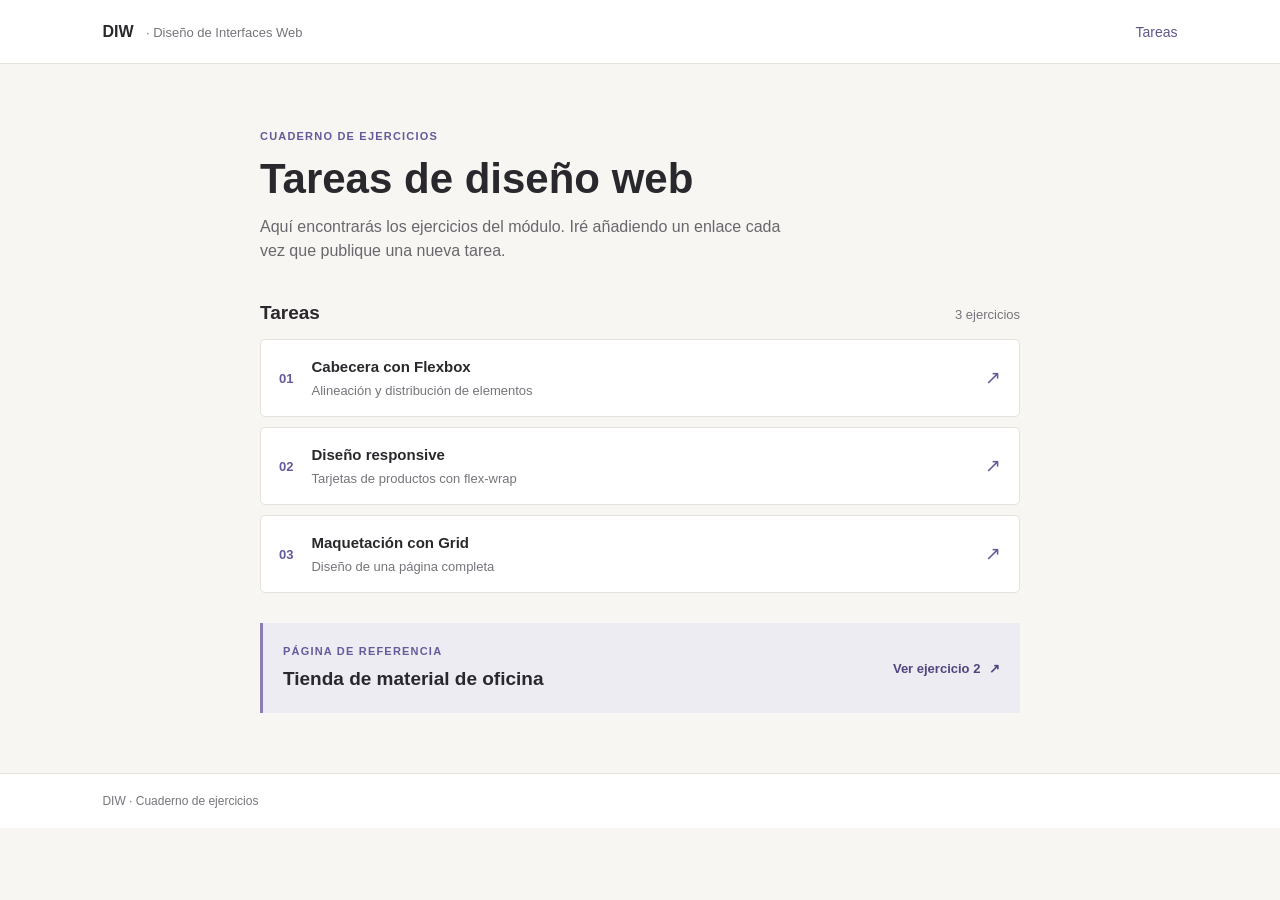
==== index.html @ 34709e4c "Simplificar portada como índice de tareas" ====
<!doctype html>
<html lang="es">
<head>
  <meta charset="utf-8">
  <meta name="viewport" content="width=device-width, initial-scale=1">
  <meta name="description" content="Índice de tareas del módulo Diseño de Interfaces Web.">
  <title>DIW | Tareas</title>
  <link rel="stylesheet" href="styles.css">
</head>
<body>
  <header class="cabecera">
    <a class="marca" href="index.html">DIW <span>· Diseño de Interfaces Web</span></a>
    <nav aria-label="Navegación principal"><a href="#tareas">Tareas</a></nav>
  </header>

  <main>
    <section class="presentacion">
      <p class="etiqueta">CUADERNO DE EJERCICIOS</p>
      <h1>Tareas de diseño web</h1>
      <p class="descripcion">Aquí encontrarás los ejercicios del módulo. Iré añadiendo un enlace cada vez que publique una nueva tarea.</p>
    </section>

    <section class="tareas" id="tareas" aria-labelledby="titulo-tareas">
      <div class="titulo-seccion">
        <h2 id="titulo-tareas">Tareas</h2>
        <span>3 ejercicios</span>
      </div>

      <a class="tarea" href="ejercicios/c1-flexbox/index.html">
        <span class="numero">01</span>
        <span class="detalle"><strong>Cabecera con Flexbox</strong><small>Alineación y distribución de elementos</small></span>
        <span class="flecha" aria-hidden="true">↗</span>
      </a>
      <a class="tarea" href="ejercicios/c2-responsive/index.html">
        <span class="numero">02</span>
        <span class="detalle"><strong>Diseño responsive</strong><small>Tarjetas de productos con flex-wrap</small></span>
        <span class="flecha" aria-hidden="true">↗</span>
      </a>
      <a class="tarea" href="ejercicios/c3-grid/index.html">
        <span class="numero">03</span>
        <span class="detalle"><strong>Maquetación con Grid</strong><small>Diseño de una página completa</small></span>
        <span class="flecha" aria-hidden="true">↗</span>
      </a>
    </section>

    <aside class="referencia">
      <div><p class="etiqueta">PÁGINA DE REFERENCIA</p><h2>Tienda de material de oficina</h2></div>
      <a href="ejercicios/02-productos/index.html">Ver ejercicio 2 <span aria-hidden="true">↗</span></a>
    </aside>
  </main>

  <footer>DIW · Cuaderno de ejercicios</footer>
</body>
</html>
---- styles.css ----
* {
  box-sizing: border-box;
}

body {
  margin: 0;
  color: #29282c;
  background: #f7f6f2;
  font-family: Arial, sans-serif;
  line-height: 1.5;
}

a {
  color: inherit;
  text-decoration: none;
}

.cabecera {
  min-height: 64px;
  padding: 0 8%;
  display: flex;
  align-items: center;
  justify-content: space-between;
  border-bottom: 1px solid #e5e2dc;
  background: #fff;
}

.marca {
  font-weight: bold;
}

.marca span {
  margin-left: 8px;
  color: #77747b;
  font-size: 13px;
  font-weight: normal;
}

.cabecera nav a {
  color: #5f568c;
  font-size: 14px;
}

main {
  width: min(760px, 84%);
  margin: 0 auto;
}

.presentacion {
  padding: 64px 0 36px;
}

.etiqueta {
  margin: 0 0 10px;
  color: #655a9a;
  font-size: 11px;
  font-weight: bold;
  letter-spacing: 1.2px;
}

h1 {
  margin: 0 0 12px;
  font-size: clamp(30px, 5vw, 42px);
  line-height: 1.15;
}

.descripcion {
  max-width: 540px;
  margin: 0;
  color: #69676d;
}

.titulo-seccion {
  margin-bottom: 12px;
  display: flex;
  align-items: baseline;
  justify-content: space-between;
}

.titulo-seccion h2,
.referencia h2 {
  margin: 0;
  font-size: 19px;
}

.titulo-seccion span {
  color: #77747b;
  font-size: 13px;
}

.tarea {
  min-height: 78px;
  margin-bottom: 10px;
  padding: 14px 18px;
  display: flex;
  align-items: center;
  gap: 18px;
  border: 1px solid #e5e2dc;
  border-radius: 5px;
  background: #fff;
}

.tarea:hover {
  border-color: #a79dc9;
  background: #fcfbff;
}

.numero {
  color: #655a9a;
  font-size: 13px;
  font-weight: bold;
}

.detalle {
  display: grid;
  gap: 3px;
}

.detalle strong {
  font-size: 15px;
}

.detalle small {
  color: #77747b;
  font-size: 13px;
}

.flecha {
  margin-left: auto;
  color: #655a9a;
  font-size: 19px;
}

.referencia {
  margin: 30px 0 60px;
  padding: 20px;
  display: flex;
  align-items: center;
  justify-content: space-between;
  gap: 16px;
  border-left: 3px solid #8a7eb5;
  background: #eeecf3;
}

.referencia .etiqueta {
  margin-bottom: 5px;
}

.referencia a {
  flex: 0 0 auto;
  color: #51457f;
  font-size: 13px;
  font-weight: bold;
}

.referencia a span {
  margin-left: 5px;
}

footer {
  padding: 18px 8%;
  border-top: 1px solid #e5e2dc;
  color: #77747b;
  background: #fff;
  font-size: 12px;
}

@media (max-width: 520px) {
  .cabecera {
    padding: 0 6%;
  }

  .marca span {
    display: block;
    margin: 0;
    font-size: 11px;
  }

  main {
    width: 88%;
  }

  .presentacion {
    padding-top: 46px;
  }

  .tarea {
    gap: 12px;
    padding: 13px;
  }

  .referencia {
    align-items: flex-start;
    flex-direction: column;
  }
}
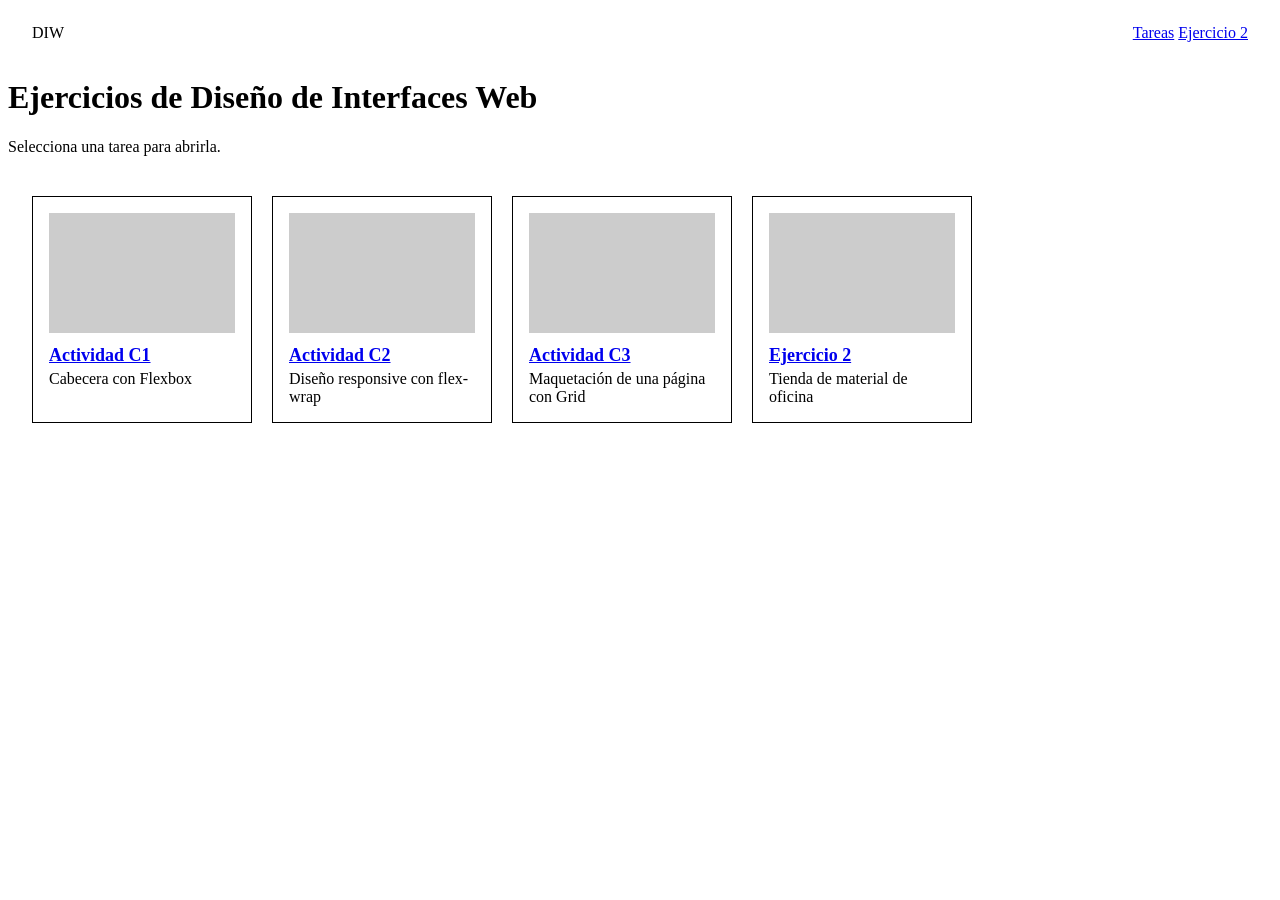
==== commit 09514380: "Adaptar inicio usando el HTML y CSS de C2" ====
--- a/index.html
+++ b/index.html
@@ -1,54 +1,46 @@
-<!doctype html>
+<!DOCTYPE html>
 <html lang="es">
 <head>
-  <meta charset="utf-8">
-  <meta name="viewport" content="width=device-width, initial-scale=1">
-  <meta name="description" content="Índice de tareas del módulo Diseño de Interfaces Web.">
-  <title>DIW | Tareas</title>
-  <link rel="stylesheet" href="styles.css">
+    <meta charset="UTF-8">
+    <meta name="viewport" content="width=device-width, initial-scale=1.0">
+    <title>DIW - Ejercicios</title>
+    <link rel="stylesheet" href="styles.css">
 </head>
 <body>
-  <header class="cabecera">
-    <a class="marca" href="index.html">DIW <span>· Diseño de Interfaces Web</span></a>
-    <nav aria-label="Navegación principal"><a href="#tareas">Tareas</a></nav>
-  </header>
+    <header>
+        <span>DIW</span>
+        <nav>
+            <a href="#tareas">Tareas</a>
+            <a href="ejercicios/02-productos/index.html">Ejercicio 2</a>
+        </nav>
+    </header>
 
-  <main>
-    <section class="presentacion">
-      <p class="etiqueta">CUADERNO DE EJERCICIOS</p>
-      <h1>Tareas de diseño web</h1>
-      <p class="descripcion">Aquí encontrarás los ejercicios del módulo. Iré añadiendo un enlace cada vez que publique una nueva tarea.</p>
-    </section>
+    <main>
+        <h1>Ejercicios de Diseño de Interfaces Web</h1>
+        <p>Selecciona una tarea para abrirla.</p>
 
-    <section class="tareas" id="tareas" aria-labelledby="titulo-tareas">
-      <div class="titulo-seccion">
-        <h2 id="titulo-tareas">Tareas</h2>
-        <span>3 ejercicios</span>
-      </div>
-
-      <a class="tarea" href="ejercicios/c1-flexbox/index.html">
-        <span class="numero">01</span>
-        <span class="detalle"><strong>Cabecera con Flexbox</strong><small>Alineación y distribución de elementos</small></span>
-        <span class="flecha" aria-hidden="true">↗</span>
-      </a>
-      <a class="tarea" href="ejercicios/c2-responsive/index.html">
-        <span class="numero">02</span>
-        <span class="detalle"><strong>Diseño responsive</strong><small>Tarjetas de productos con flex-wrap</small></span>
-        <span class="flecha" aria-hidden="true">↗</span>
-      </a>
-      <a class="tarea" href="ejercicios/c3-grid/index.html">
-        <span class="numero">03</span>
-        <span class="detalle"><strong>Maquetación con Grid</strong><small>Diseño de una página completa</small></span>
-        <span class="flecha" aria-hidden="true">↗</span>
-      </a>
-    </section>
-
-    <aside class="referencia">
-      <div><p class="etiqueta">PÁGINA DE REFERENCIA</p><h2>Tienda de material de oficina</h2></div>
-      <a href="ejercicios/02-productos/index.html">Ver ejercicio 2 <span aria-hidden="true">↗</span></a>
-    </aside>
-  </main>
-
-  <footer>DIW · Cuaderno de ejercicios</footer>
+        <section class="productos" id="tareas">
+            <article class="tarjeta">
+                <div class="imagen"></div>
+                <h2><a href="ejercicios/c1-flexbox/index.html">Actividad C1</a></h2>
+                <p>Cabecera con Flexbox</p>
+            </article>
+            <article class="tarjeta">
+                <div class="imagen"></div>
+                <h2><a href="ejercicios/c2-responsive/index.html">Actividad C2</a></h2>
+                <p>Diseño responsive con flex-wrap</p>
+            </article>
+            <article class="tarjeta">
+                <div class="imagen"></div>
+                <h2><a href="ejercicios/c3-grid/index.html">Actividad C3</a></h2>
+                <p>Maquetación de una página con Grid</p>
+            </article>
+            <article class="tarjeta">
+                <div class="imagen"></div>
+                <h2><a href="ejercicios/02-productos/index.html">Ejercicio 2</a></h2>
+                <p>Tienda de material de oficina</p>
+            </article>
+        </section>
+    </main>
 </body>
 </html>
--- a/styles.css
+++ b/styles.css
@@ -1,196 +1,34 @@
-* {
-  box-sizing: border-box;
+header {
+    display: flex;
+    justify-content: space-between;
+    align-items: center;
+    padding: 16px 24px;
 }
 
-body {
-  margin: 0;
-  color: #29282c;
-  background: #f7f6f2;
-  font-family: Arial, sans-serif;
-  line-height: 1.5;
+.productos {
+    display: flex;
+    flex-wrap: wrap;
+    gap: 20px;
+    padding: 24px;
 }
 
-a {
-  color: inherit;
-  text-decoration: none;
+.tarjeta {
+    box-sizing: border-box;
+    width: 220px;
+    padding: 16px;
+    border: 1px solid #000;
 }
 
-.cabecera {
-  min-height: 64px;
-  padding: 0 8%;
-  display: flex;
-  align-items: center;
-  justify-content: space-between;
-  border-bottom: 1px solid #e5e2dc;
-  background: #fff;
+.tarjeta .imagen {
+    height: 120px;
+    background-color: #ccc;
 }
 
-.marca {
-  font-weight: bold;
+.tarjeta h2 {
+    margin: 12px 0 4px;
+    font-size: 18px;
 }
 
-.marca span {
-  margin-left: 8px;
-  color: #77747b;
-  font-size: 13px;
-  font-weight: normal;
+.tarjeta p {
+    margin: 0;
 }
-
-.cabecera nav a {
-  color: #5f568c;
-  font-size: 14px;
-}
-
-main {
-  width: min(760px, 84%);
-  margin: 0 auto;
-}
-
-.presentacion {
-  padding: 64px 0 36px;
-}
-
-.etiqueta {
-  margin: 0 0 10px;
-  color: #655a9a;
-  font-size: 11px;
-  font-weight: bold;
-  letter-spacing: 1.2px;
-}
-
-h1 {
-  margin: 0 0 12px;
-  font-size: clamp(30px, 5vw, 42px);
-  line-height: 1.15;
-}
-
-.descripcion {
-  max-width: 540px;
-  margin: 0;
-  color: #69676d;
-}
-
-.titulo-seccion {
-  margin-bottom: 12px;
-  display: flex;
-  align-items: baseline;
-  justify-content: space-between;
-}
-
-.titulo-seccion h2,
-.referencia h2 {
-  margin: 0;
-  font-size: 19px;
-}
-
-.titulo-seccion span {
-  color: #77747b;
-  font-size: 13px;
-}
-
-.tarea {
-  min-height: 78px;
-  margin-bottom: 10px;
-  padding: 14px 18px;
-  display: flex;
-  align-items: center;
-  gap: 18px;
-  border: 1px solid #e5e2dc;
-  border-radius: 5px;
-  background: #fff;
-}
-
-.tarea:hover {
-  border-color: #a79dc9;
-  background: #fcfbff;
-}
-
-.numero {
-  color: #655a9a;
-  font-size: 13px;
-  font-weight: bold;
-}
-
-.detalle {
-  display: grid;
-  gap: 3px;
-}
-
-.detalle strong {
-  font-size: 15px;
-}
-
-.detalle small {
-  color: #77747b;
-  font-size: 13px;
-}
-
-.flecha {
-  margin-left: auto;
-  color: #655a9a;
-  font-size: 19px;
-}
-
-.referencia {
-  margin: 30px 0 60px;
-  padding: 20px;
-  display: flex;
-  align-items: center;
-  justify-content: space-between;
-  gap: 16px;
-  border-left: 3px solid #8a7eb5;
-  background: #eeecf3;
-}
-
-.referencia .etiqueta {
-  margin-bottom: 5px;
-}
-
-.referencia a {
-  flex: 0 0 auto;
-  color: #51457f;
-  font-size: 13px;
-  font-weight: bold;
-}
-
-.referencia a span {
-  margin-left: 5px;
-}
-
-footer {
-  padding: 18px 8%;
-  border-top: 1px solid #e5e2dc;
-  color: #77747b;
-  background: #fff;
-  font-size: 12px;
-}
-
-@media (max-width: 520px) {
-  .cabecera {
-    padding: 0 6%;
-  }
-
-  .marca span {
-    display: block;
-    margin: 0;
-    font-size: 11px;
-  }
-
-  main {
-    width: 88%;
-  }
-
-  .presentacion {
-    padding-top: 46px;
-  }
-
-  .tarea {
-    gap: 12px;
-    padding: 13px;
-  }
-
-  .referencia {
-    align-items: flex-start;
-    flex-direction: column;
-  }
-}
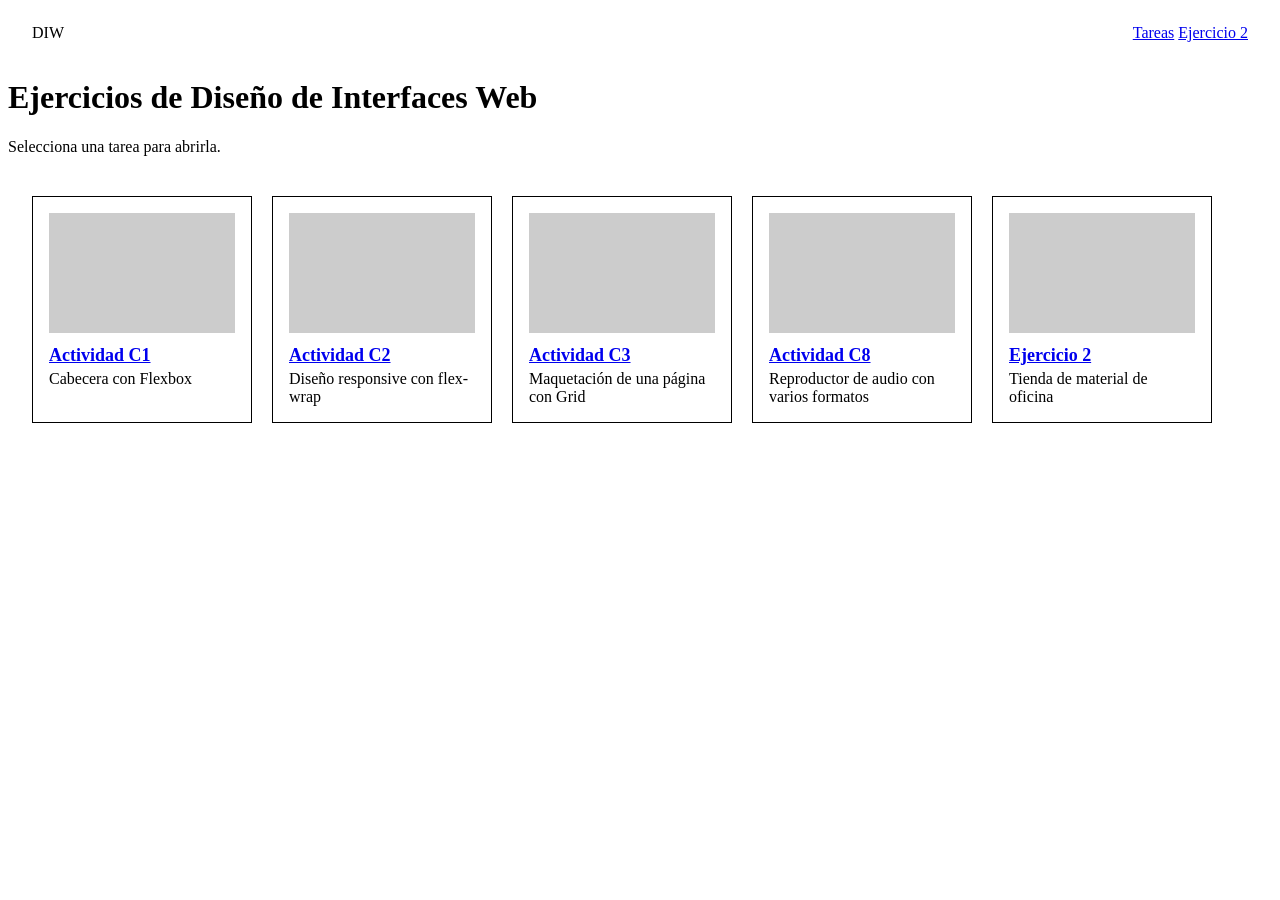
==== commit b12950cf: "Añadir actividad C8 con reproductor de audio" ====
--- a/index.html
+++ b/index.html
@@ -37,6 +37,11 @@
             </article>
             <article class="tarjeta">
                 <div class="imagen"></div>
+                <h2><a href="ejercicios/c8-audio/index.html">Actividad C8</a></h2>
+                <p>Reproductor de audio con varios formatos</p>
+            </article>
+            <article class="tarjeta">
+                <div class="imagen"></div>
                 <h2><a href="ejercicios/02-productos/index.html">Ejercicio 2</a></h2>
                 <p>Tienda de material de oficina</p>
             </article>
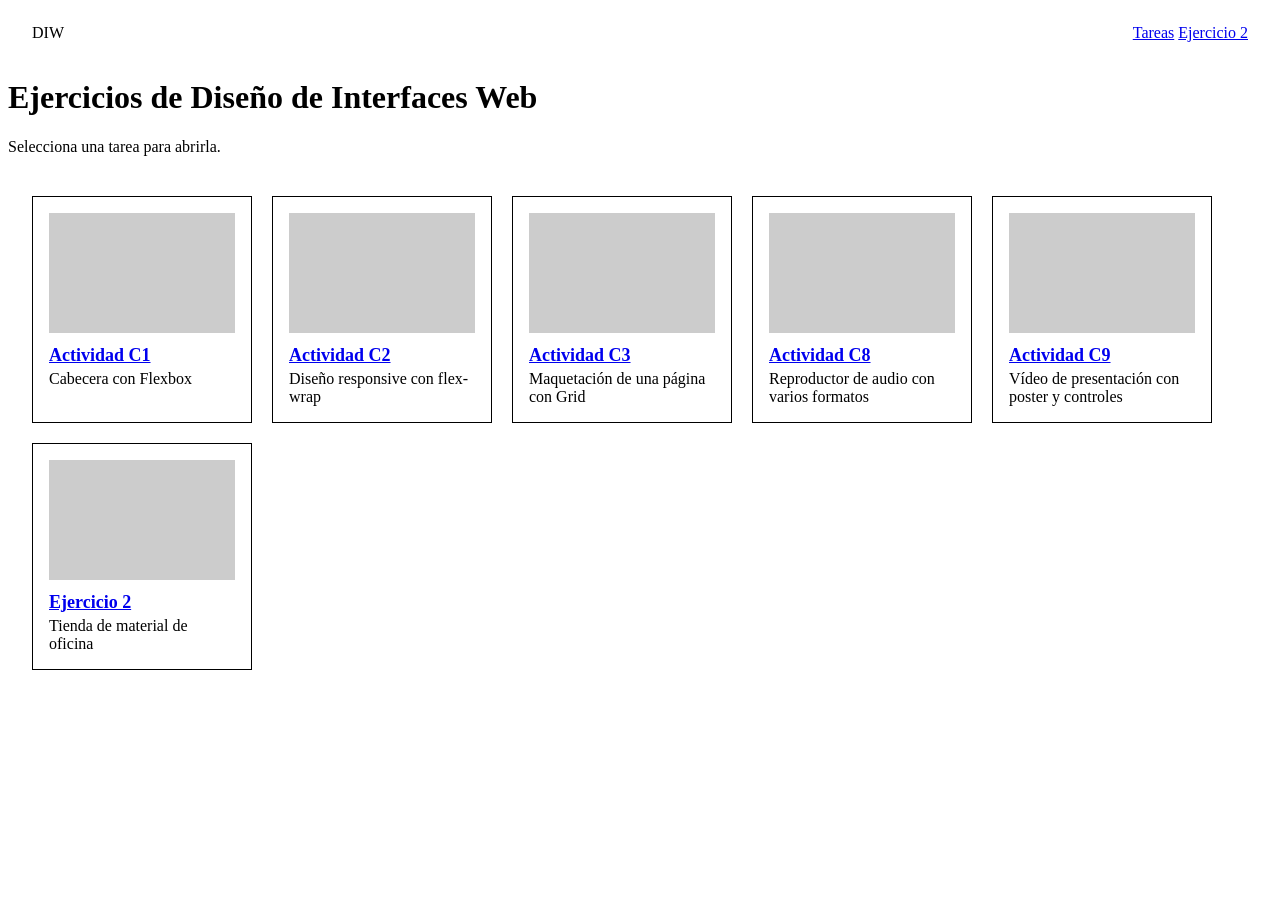
==== commit 8ce473fe: "Añadir actividad C9 con vídeo de presentación" ====
--- a/index.html
+++ b/index.html
@@ -42,6 +42,11 @@
             </article>
             <article class="tarjeta">
                 <div class="imagen"></div>
+                <h2><a href="ejercicios/c9-video/index.html">Actividad C9</a></h2>
+                <p>Vídeo de presentación con poster y controles</p>
+            </article>
+            <article class="tarjeta">
+                <div class="imagen"></div>
                 <h2><a href="ejercicios/02-productos/index.html">Ejercicio 2</a></h2>
                 <p>Tienda de material de oficina</p>
             </article>
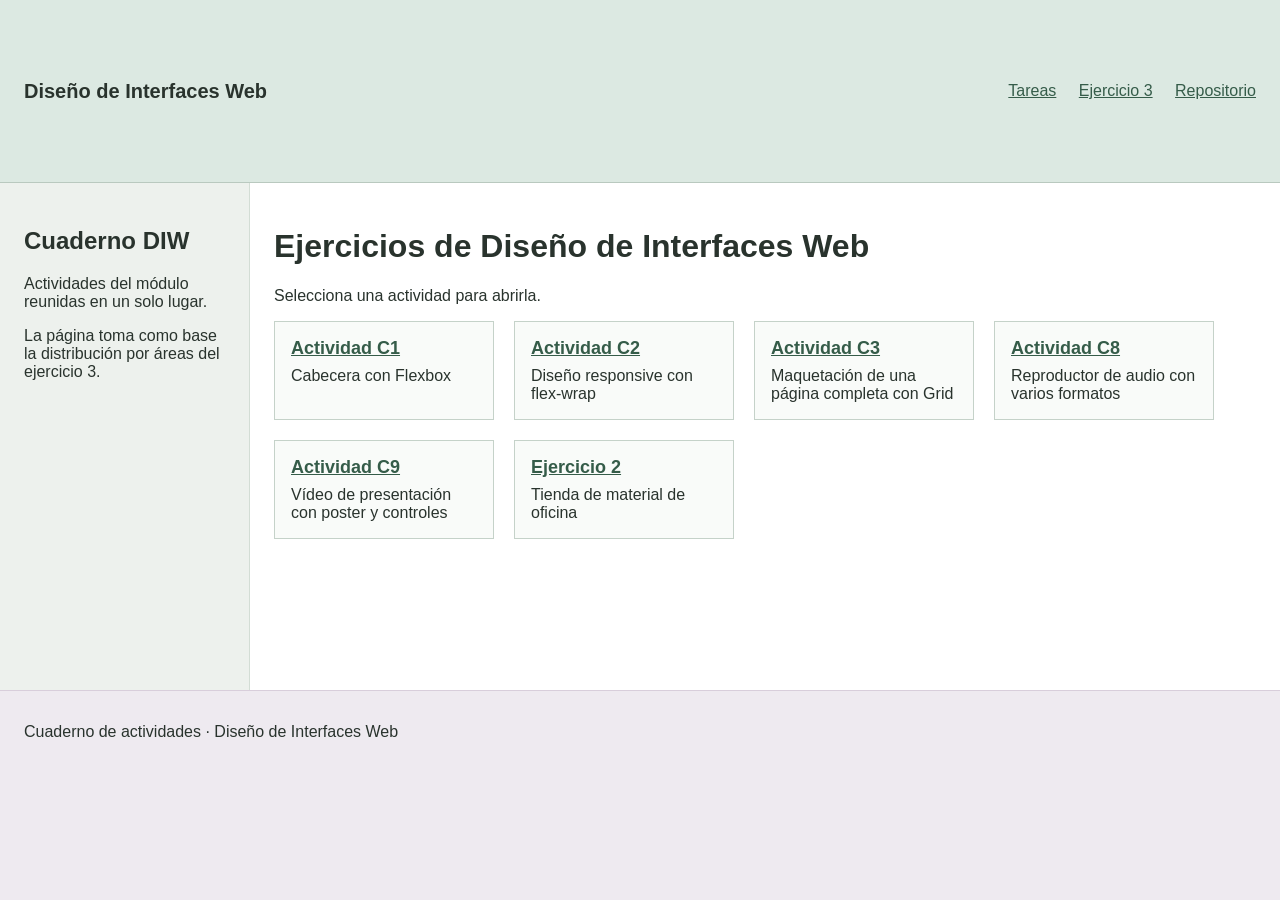
==== commit 0c4aef9f: "Update C7 home page using the C3 Grid layout" ====
--- a/index.html
+++ b/index.html
@@ -7,50 +7,57 @@
     <link rel="stylesheet" href="styles.css">
 </head>
 <body>
-    <header>
-        <span>DIW</span>
-        <nav>
-            <a href="#tareas">Tareas</a>
-            <a href="ejercicios/02-productos/index.html">Ejercicio 2</a>
-        </nav>
-    </header>
+    <div class="contenedor">
+        <header>
+            <span>Diseño de Interfaces Web</span>
+            <nav>
+                <a href="#tareas">Tareas</a>
+                <a href="ejercicios/c3-grid/index.html">Ejercicio 3</a>
+                <a href="https://github.com/altedante4-cyber/DAW-Diseno-de-Interfaz">Repositorio</a>
+            </nav>
+        </header>
 
-    <main>
-        <h1>Ejercicios de Diseño de Interfaces Web</h1>
-        <p>Selecciona una tarea para abrirla.</p>
+        <aside>
+            <h2>Cuaderno DIW</h2>
+            <p>Actividades del módulo reunidas en un solo lugar.</p>
+            <p>La página toma como base la distribución por áreas del ejercicio 3.</p>
+        </aside>
 
-        <section class="productos" id="tareas">
-            <article class="tarjeta">
-                <div class="imagen"></div>
-                <h2><a href="ejercicios/c1-flexbox/index.html">Actividad C1</a></h2>
-                <p>Cabecera con Flexbox</p>
-            </article>
-            <article class="tarjeta">
-                <div class="imagen"></div>
-                <h2><a href="ejercicios/c2-responsive/index.html">Actividad C2</a></h2>
-                <p>Diseño responsive con flex-wrap</p>
-            </article>
-            <article class="tarjeta">
-                <div class="imagen"></div>
-                <h2><a href="ejercicios/c3-grid/index.html">Actividad C3</a></h2>
-                <p>Maquetación de una página con Grid</p>
-            </article>
-            <article class="tarjeta">
-                <div class="imagen"></div>
-                <h2><a href="ejercicios/c8-audio/index.html">Actividad C8</a></h2>
-                <p>Reproductor de audio con varios formatos</p>
-            </article>
-            <article class="tarjeta">
-                <div class="imagen"></div>
-                <h2><a href="ejercicios/c9-video/index.html">Actividad C9</a></h2>
-                <p>Vídeo de presentación con poster y controles</p>
-            </article>
-            <article class="tarjeta">
-                <div class="imagen"></div>
-                <h2><a href="ejercicios/02-productos/index.html">Ejercicio 2</a></h2>
-                <p>Tienda de material de oficina</p>
-            </article>
-        </section>
-    </main>
+        <main id="tareas">
+            <h1>Ejercicios de Diseño de Interfaces Web</h1>
+            <p>Selecciona una actividad para abrirla.</p>
+
+            <section class="productos" aria-label="Actividades del módulo">
+                <article class="tarjeta">
+                    <h2><a href="ejercicios/c1-flexbox/index.html">Actividad C1</a></h2>
+                    <p>Cabecera con Flexbox</p>
+                </article>
+                <article class="tarjeta">
+                    <h2><a href="ejercicios/c2-responsive/index.html">Actividad C2</a></h2>
+                    <p>Diseño responsive con flex-wrap</p>
+                </article>
+                <article class="tarjeta">
+                    <h2><a href="ejercicios/c3-grid/index.html">Actividad C3</a></h2>
+                    <p>Maquetación de una página completa con Grid</p>
+                </article>
+                <article class="tarjeta">
+                    <h2><a href="ejercicios/c8-audio/index.html">Actividad C8</a></h2>
+                    <p>Reproductor de audio con varios formatos</p>
+                </article>
+                <article class="tarjeta">
+                    <h2><a href="ejercicios/c9-video/index.html">Actividad C9</a></h2>
+                    <p>Vídeo de presentación con poster y controles</p>
+                </article>
+                <article class="tarjeta">
+                    <h2><a href="ejercicios/02-productos/index.html">Ejercicio 2</a></h2>
+                    <p>Tienda de material de oficina</p>
+                </article>
+            </section>
+        </main>
+
+        <footer>
+            <p>Cuaderno de actividades · Diseño de Interfaces Web</p>
+        </footer>
+    </div>
 </body>
 </html>
--- a/styles.css
+++ b/styles.css
@@ -1,32 +1,81 @@
+body {
+    margin: 0;
+    font-family: Arial, sans-serif;
+    color: #29332d;
+    background-color: #f7f8f6;
+}
+
+.contenedor {
+    display: grid;
+    grid-template-areas:
+        "cabecera cabecera"
+        "lateral contenido"
+        "pie pie";
+    grid-template-columns: 250px 1fr;
+    min-height: 100vh;
+}
+
 header {
+    grid-area: cabecera;
     display: flex;
     justify-content: space-between;
     align-items: center;
     padding: 16px 24px;
+    background-color: #dce9e2;
+    border-bottom: 1px solid #b9c9bf;
+}
+
+header span {
+    font-size: 20px;
+    font-weight: bold;
+}
+
+nav a {
+    margin-left: 18px;
+    color: #355c49;
+}
+
+aside {
+    grid-area: lateral;
+    padding: 24px;
+    background-color: #edf1ed;
+    border-right: 1px solid #d3ddd5;
+}
+
+main {
+    grid-area: contenido;
+    padding: 24px;
+    background-color: #fff;
+}
+
+footer {
+    grid-area: pie;
+    padding: 16px 24px;
+    background-color: #eeeaf0;
+    border-top: 1px solid #d8cedb;
 }
 
 .productos {
     display: flex;
     flex-wrap: wrap;
     gap: 20px;
-    padding: 24px;
 }
 
 .tarjeta {
     box-sizing: border-box;
     width: 220px;
     padding: 16px;
-    border: 1px solid #000;
-}
-
-.tarjeta .imagen {
-    height: 120px;
-    background-color: #ccc;
+    border: 1px solid #c5d2c9;
+    background-color: #f9fbf9;
 }
 
 .tarjeta h2 {
-    margin: 12px 0 4px;
+    margin: 0 0 8px;
     font-size: 18px;
+}
+
+.tarjeta h2 a {
+    color: #355c49;
 }
 
 .tarjeta p {
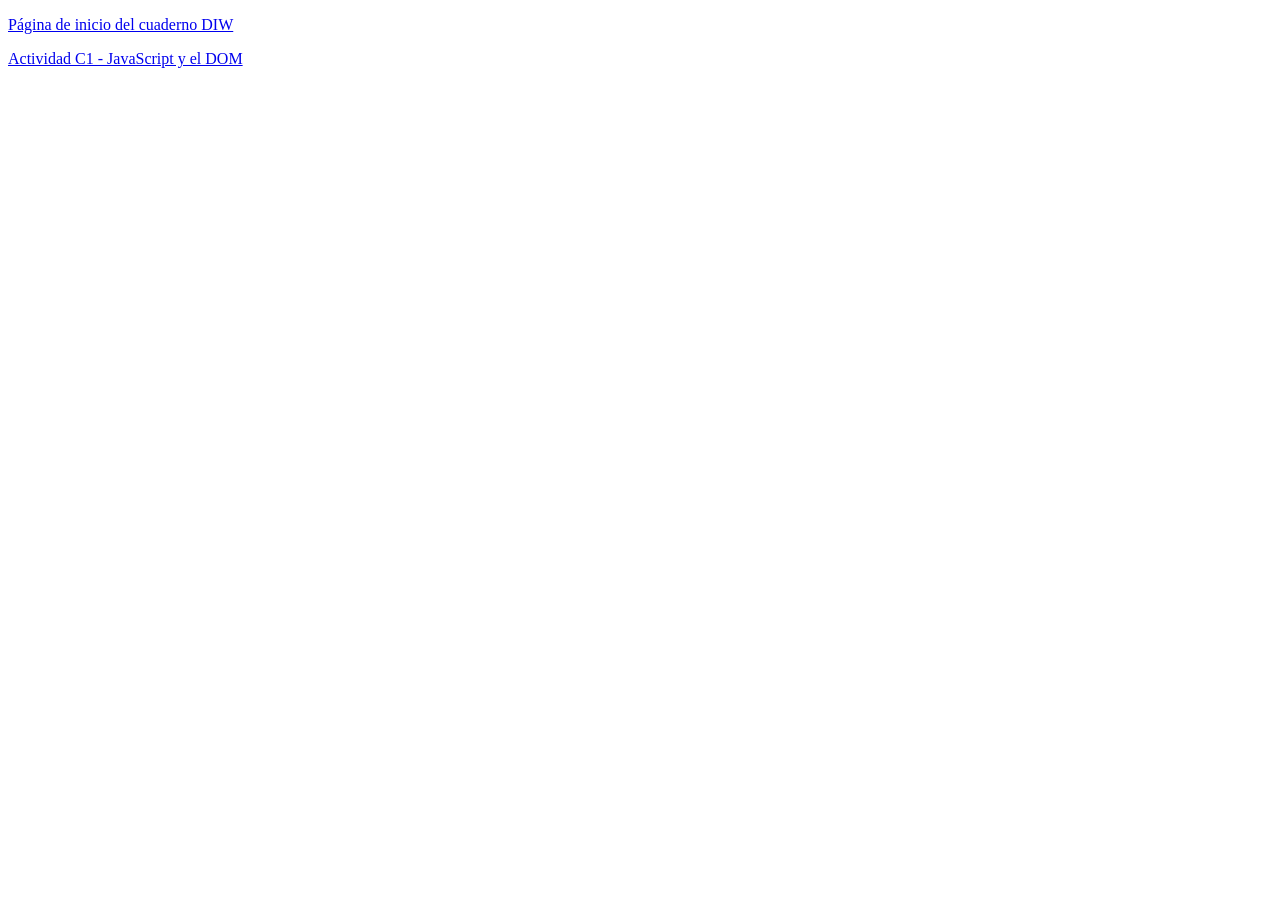
==== commit 6ef57819: "Add C1 JavaScript DOM exercise" ====
--- a/index.html
+++ b/index.html
@@ -4,60 +4,9 @@
     <meta charset="UTF-8">
     <meta name="viewport" content="width=device-width, initial-scale=1.0">
     <title>DIW - Ejercicios</title>
-    <link rel="stylesheet" href="styles.css">
 </head>
 <body>
-    <div class="contenedor">
-        <header>
-            <span>Diseño de Interfaces Web</span>
-            <nav>
-                <a href="#tareas">Tareas</a>
-                <a href="ejercicios/c3-grid/index.html">Ejercicio 3</a>
-                <a href="https://github.com/altedante4-cyber/DAW-Diseno-de-Interfaz">Repositorio</a>
-            </nav>
-        </header>
-
-        <aside>
-            <h2>Cuaderno DIW</h2>
-            <p>Actividades del módulo reunidas en un solo lugar.</p>
-            <p>La página toma como base la distribución por áreas del ejercicio 3.</p>
-        </aside>
-
-        <main id="tareas">
-            <h1>Ejercicios de Diseño de Interfaces Web</h1>
-            <p>Selecciona una actividad para abrirla.</p>
-
-            <section class="productos" aria-label="Actividades del módulo">
-                <article class="tarjeta">
-                    <h2><a href="ejercicios/c1-flexbox/index.html">Actividad C1</a></h2>
-                    <p>Cabecera con Flexbox</p>
-                </article>
-                <article class="tarjeta">
-                    <h2><a href="ejercicios/c2-responsive/index.html">Actividad C2</a></h2>
-                    <p>Diseño responsive con flex-wrap</p>
-                </article>
-                <article class="tarjeta">
-                    <h2><a href="ejercicios/c3-grid/index.html">Actividad C3</a></h2>
-                    <p>Maquetación de una página completa con Grid</p>
-                </article>
-                <article class="tarjeta">
-                    <h2><a href="ejercicios/c8-audio/index.html">Actividad C8</a></h2>
-                    <p>Reproductor de audio con varios formatos</p>
-                </article>
-                <article class="tarjeta">
-                    <h2><a href="ejercicios/c9-video/index.html">Actividad C9</a></h2>
-                    <p>Vídeo de presentación con poster y controles</p>
-                </article>
-                <article class="tarjeta">
-                    <h2><a href="ejercicios/02-productos/index.html">Ejercicio 2</a></h2>
-                    <p>Tienda de material de oficina</p>
-                </article>
-            </section>
-        </main>
-
-        <footer>
-            <p>Cuaderno de actividades · Diseño de Interfaces Web</p>
-        </footer>
-    </div>
+    <p><a href="ejercicios/c7-inicio/index.html">Página de inicio del cuaderno DIW</a></p>
+    <p><a href="ejercicios/actividad-c1/index.html">Actividad C1 - JavaScript y el DOM</a></p>
 </body>
 </html>
